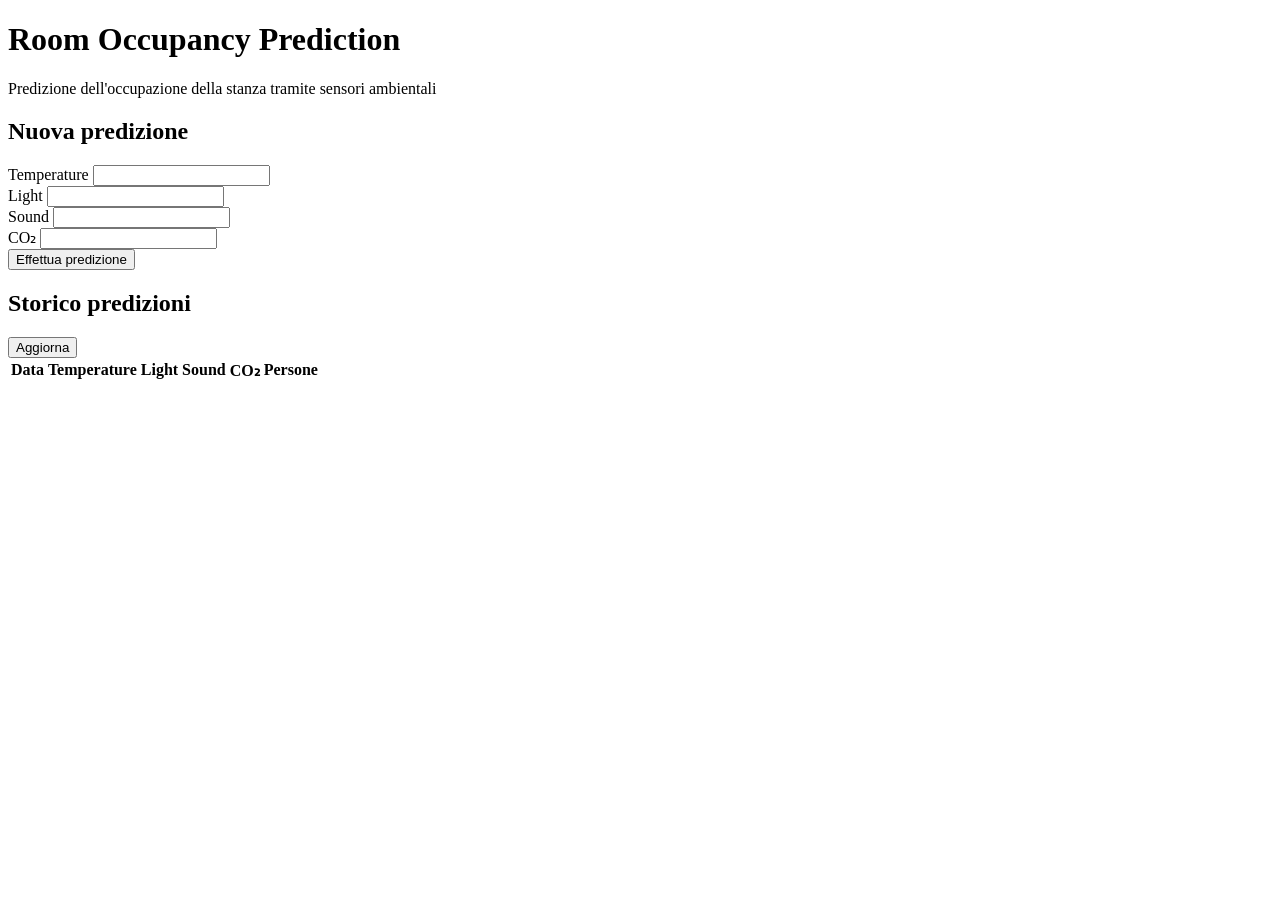
==== frontend/index.html @ 7a916500 "new frontend and endpoint predictions, fixed errors" ====
<!DOCTYPE html>
<html lang="it">

<head>
    <meta charset="UTF-8">
    <meta name="viewport" content="width=device-width, initial-scale=1.0">

    <title>Room Occupancy Prediction</title>

    <link rel="stylesheet" href="/static/styling.css">
</head>

<body>

    <div class="container">

        <h1>Room Occupancy Prediction</h1>

        <p class="subtitle">
            Predizione dell'occupazione della stanza tramite sensori ambientali
        </p>

        <div class="card">

            <h2>Nuova predizione</h2>

            <form id="prediction-form">

                <div class="form-grid">

                    <div>
                        <label for="temperature">Temperature</label>
                        <input
                            type="number"
                            step="any"
                            id="temperature"
                            required
                        >
                    </div>

                    <div>
                        <label for="light">Light</label>
                        <input
                            type="number"
                            step="any"
                            id="light"
                            required
                        >
                    </div>

                    <div>
                        <label for="sound">Sound</label>
                        <input
                            type="number"
                            step="any"
                            id="sound"
                            required
                        >
                    </div>

                    <div>
                        <label for="co2">CO₂</label>
                        <input
                            type="number"
                            step="any"
                            id="co2"
                            required
                        >
                    </div>

                </div>

                <button type="submit">
                    Effettua predizione
                </button>

            </form>

            <div id="result" class="result hidden"></div>

        </div>


        <div class="card history-card">

            <div class="history-header">

                <h2>Storico predizioni</h2>

                <button
                    id="refresh-history"
                    class="secondary-button"
                >
                    Aggiorna
                </button>

            </div>

            <div class="table-container">

                <table>

                    <thead>
                        <tr>
                            <th>Data</th>
                            <th>Temperature</th>
                            <th>Light</th>
                            <th>Sound</th>
                            <th>CO₂</th>
                            <th>Persone</th>
                        </tr>
                    </thead>

                    <tbody id="history-body"></tbody>

                </table>

            </div>

        </div>

    </div>

    <script src="/static/app.js"></script>

</body>

</html>
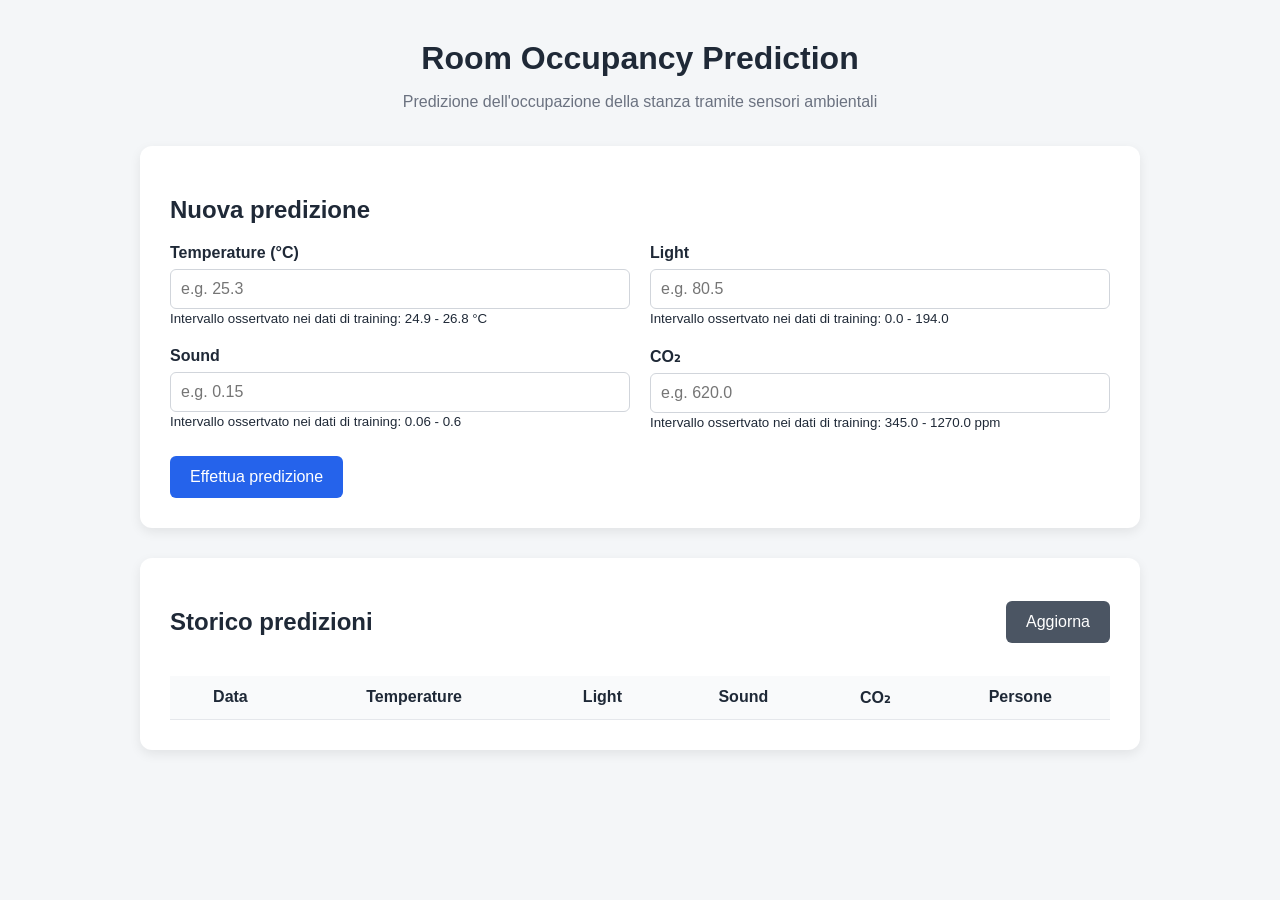
==== commit 73b8907c: "Refactor input fields and add validation warnings Updated input fields for temperature, light, sound" ====
--- a/frontend/index.html
+++ b/frontend/index.html
@@ -6,8 +6,9 @@
     <meta name="viewport" content="width=device-width, initial-scale=1.0">
 
     <title>Room Occupancy Prediction</title>
-
-    <link rel="stylesheet" href="/static/styling.css">
+    
+    <!--link rel="stylesheet" href="/static/styling.css"-->
+    <link rel="stylesheet" href="styling.css">
 </head>
 
 <body>
@@ -29,33 +30,61 @@
                 <div class="form-grid">
 
                     <div>
-                        <label for="temperature">Temperature</label>
+                        <label for="temperature">Temperature (°C)</label>
                         <input
                             type="number"
-                            step="any"
+                            step="0.1"
                             id="temperature"
+                            name="Temperature"
+                            min="5.0"
+                            max="45.0"
+                            placeholder="e.g. 25.3"
+                            class="form-control"
                             required
                         >
+                        <small class="form-text text-muted">Intervallo ossertvato nei dati di training: 24.9 - 26.8 °C</small>
+                        
+                        <small id="temperature-warning" style="display: none; color: orange;">
+                            Attenzione: valore fuori dal range di training. La predizione potrebbe essere meno affidabile.
+                        </small>
                     </div>
 
                     <div>
                         <label for="light">Light</label>
                         <input
                             type="number"
-                            step="any"
+                            step="0.1"
                             id="light"
+                            name="Light"
+                            min="0.0"
+                            max="1000.0"
+                            placeholder="e.g. 80.5"
+                            class="form-control"
                             required
                         >
+                        <small class="form-text text-muted">Intervallo ossertvato nei dati di training: 0.0 - 194.0</small>
+                        <small id="light-warning" style="display: none; color: orange;">
+                            Attenzione: valore fuori dal range di training. La predizione potrebbe essere meno affidabile.
+                        </small>                    
                     </div>
 
                     <div>
                         <label for="sound">Sound</label>
                         <input
                             type="number"
-                            step="any"
+                            step="0.001"
                             id="sound"
+                            name="Sound"
+                            min="0.0"
+                            max="5.0"
+                            placeholder="e.g. 0.15"
+                            class="form-control"
                             required
                         >
+                        <small class="form-text text-muted">Intervallo ossertvato nei dati di training: 0.06 - 0.6</small>
+                        <small id="sound-warning" style="display: none; color: orange;">
+                            Attenzione: valore fuori dal range di training. La predizione potrebbe essere meno affidabile.
+                        </small>                    
                     </div>
 
                     <div>
@@ -64,8 +93,17 @@
                             type="number"
                             step="any"
                             id="co2"
+                            name="CO2"
+                            min="250.0"
+                            max="5000.0"
+                            placeholder="e.g. 620.0"
+                            class="form-control"
                             required
                         >
+                        <small class="form-text text-muted">Intervallo ossertvato nei dati di training: 345.0 - 1270.0 ppm</small>
+                        <small id="CO2-warning" style="display: none; color: orange;">
+                            Attenzione: valore fuori dal range di training. La predizione potrebbe essere meno affidabile.
+                        </small>                    
                     </div>
 
                 </div>
@@ -121,8 +159,9 @@
 
     </div>
 
-    <script src="/static/app.js"></script>
+    <!--script src="/static/app.js"></script-->
+    <script src="app.js"></script>
 
 </body>
 
-</html>+</html>
--- a/frontend/styling.css
+++ b/frontend/styling.css
@@ -0,0 +1,154 @@
+* {
+    box-sizing: border-box;
+}
+
+body {
+    margin: 0;
+    font-family: Arial, sans-serif;
+    background-color: #f4f6f8;
+    color: #1f2937;
+}
+
+.container {
+    width: 90%;
+    max-width: 1000px;
+    margin: 40px auto;
+}
+
+h1 {
+    text-align: center;
+    margin-bottom: 5px;
+}
+
+.subtitle {
+    text-align: center;
+    color: #6b7280;
+    margin-bottom: 35px;
+}
+
+.card {
+    background: white;
+    padding: 30px;
+    margin-bottom: 30px;
+
+    border-radius: 12px;
+
+    box-shadow:
+        0 4px 12px rgba(0, 0, 0, 0.08);
+}
+
+.form-grid {
+    display: grid;
+
+    grid-template-columns:
+        repeat(2, 1fr);
+
+    gap: 20px;
+
+    margin-bottom: 25px;
+}
+
+label {
+    display: block;
+    margin-bottom: 7px;
+    font-weight: bold;
+}
+
+input {
+    width: 100%;
+    padding: 10px;
+
+    border: 1px solid #d1d5db;
+    border-radius: 6px;
+
+    font-size: 16px;
+}
+
+button {
+    border: none;
+    border-radius: 6px;
+
+    padding: 12px 20px;
+
+    background-color: #2563eb;
+    color: white;
+
+    font-size: 16px;
+
+    cursor: pointer;
+}
+
+button:hover {
+    background-color: #1d4ed8;
+}
+
+.result {
+    margin-top: 25px;
+
+    padding: 20px;
+
+    background-color: #ecfdf5;
+
+    border-radius: 8px;
+
+    text-align: center;
+
+    font-size: 22px;
+    font-weight: bold;
+}
+
+.hidden {
+    display: none;
+}
+
+.history-header {
+    display: flex;
+
+    justify-content: space-between;
+    align-items: center;
+}
+
+.secondary-button {
+    background-color: #4b5563;
+}
+
+.secondary-button:hover {
+    background-color: #374151;
+}
+
+.table-container {
+    overflow-x: auto;
+}
+
+table {
+    width: 100%;
+
+    border-collapse: collapse;
+
+    margin-top: 20px;
+}
+
+th,
+td {
+    padding: 12px;
+
+    text-align: center;
+
+    border-bottom: 1px solid #e5e7eb;
+}
+
+th {
+    background-color: #f9fafb;
+}
+
+tbody tr:hover {
+    background-color: #f9fafb;
+}
+
+@media (max-width: 650px) {
+
+    .form-grid {
+        grid-template-columns: 1fr;
+    }
+
+}
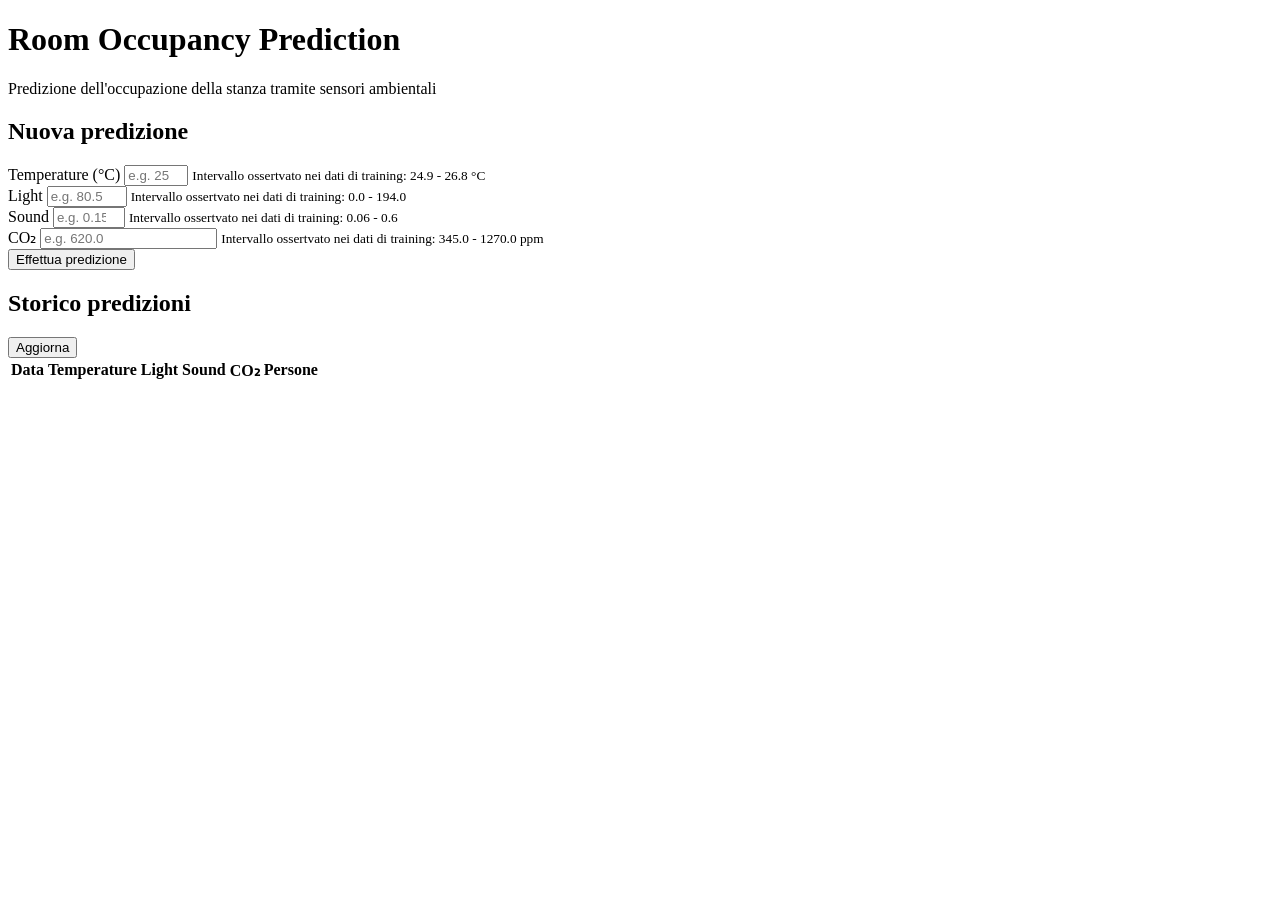
==== commit e453701b: "Update stylesheet and script paths in index.html added warning for all sensors" ====
--- a/frontend/index.html
+++ b/frontend/index.html
@@ -7,8 +7,7 @@
 
     <title>Room Occupancy Prediction</title>
     
-    <!--link rel="stylesheet" href="/static/styling.css"-->
-    <link rel="stylesheet" href="styling.css">
+    <link rel="stylesheet" href="/static/styling.css">
 </head>
 
 <body>
@@ -159,8 +158,7 @@
 
     </div>
 
-    <!--script src="/static/app.js"></script-->
-    <script src="app.js"></script>
+    <script src="/static/app.js"></script>
 
 </body>
 
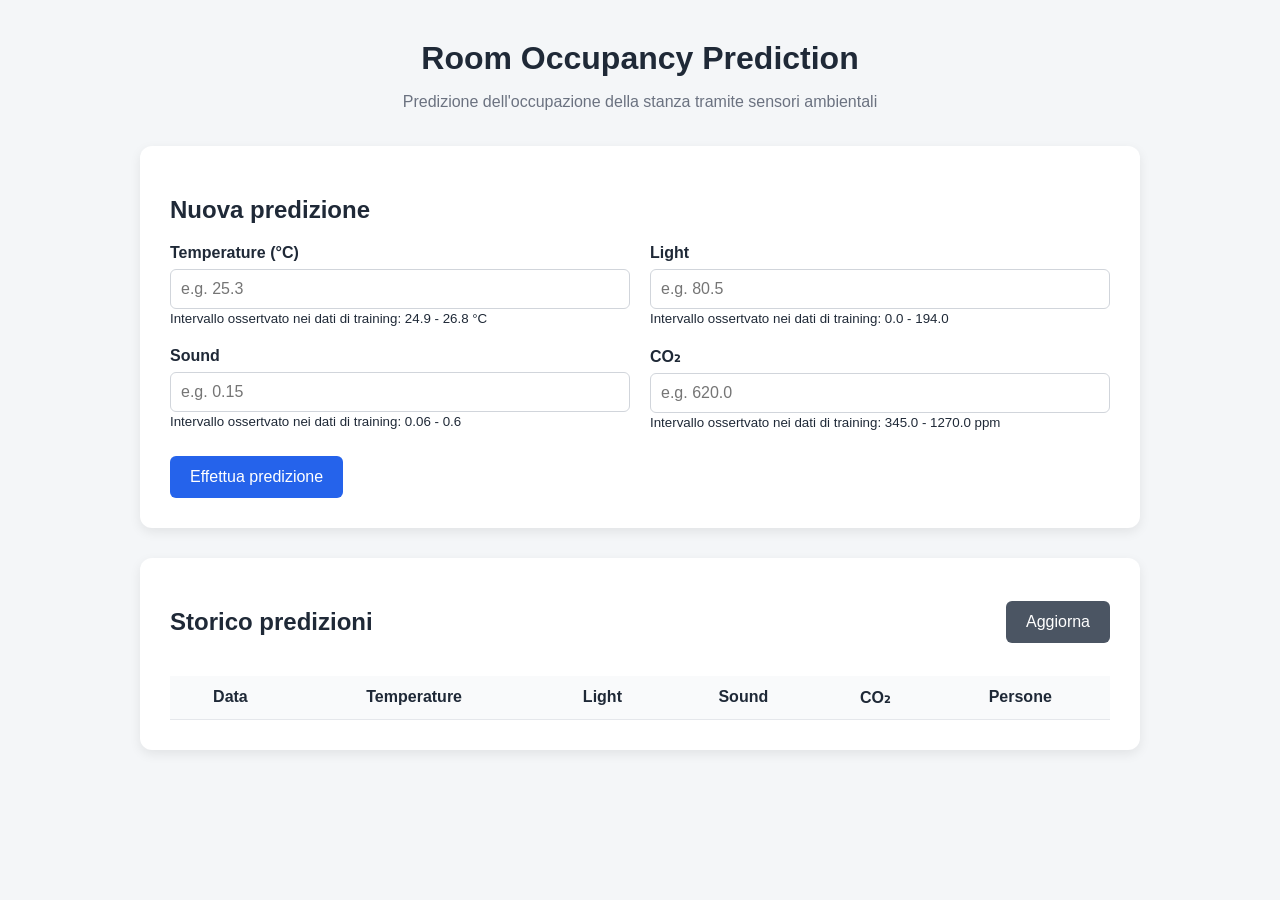
==== commit 4fc7a6b4: "Update index.html" ====
--- a/frontend/index.html
+++ b/frontend/index.html
@@ -7,7 +7,7 @@
 
     <title>Room Occupancy Prediction</title>
     
-    <link rel="stylesheet" href="/static/styling.css">
+    <link rel="stylesheet" href="styling.css">
 </head>
 
 <body>
@@ -158,7 +158,7 @@
 
     </div>
 
-    <script src="/static/app.js"></script>
+    <script src="app.js"></script>
 
 </body>
 
--- a/frontend/styling.css
+++ b/frontend/styling.css
@@ -0,0 +1,154 @@
+* {
+    box-sizing: border-box;
+}
+
+body {
+    margin: 0;
+    font-family: Arial, sans-serif;
+    background-color: #f4f6f8;
+    color: #1f2937;
+}
+
+.container {
+    width: 90%;
+    max-width: 1000px;
+    margin: 40px auto;
+}
+
+h1 {
+    text-align: center;
+    margin-bottom: 5px;
+}
+
+.subtitle {
+    text-align: center;
+    color: #6b7280;
+    margin-bottom: 35px;
+}
+
+.card {
+    background: white;
+    padding: 30px;
+    margin-bottom: 30px;
+
+    border-radius: 12px;
+
+    box-shadow:
+        0 4px 12px rgba(0, 0, 0, 0.08);
+}
+
+.form-grid {
+    display: grid;
+
+    grid-template-columns:
+        repeat(2, 1fr);
+
+    gap: 20px;
+
+    margin-bottom: 25px;
+}
+
+label {
+    display: block;
+    margin-bottom: 7px;
+    font-weight: bold;
+}
+
+input {
+    width: 100%;
+    padding: 10px;
+
+    border: 1px solid #d1d5db;
+    border-radius: 6px;
+
+    font-size: 16px;
+}
+
+button {
+    border: none;
+    border-radius: 6px;
+
+    padding: 12px 20px;
+
+    background-color: #2563eb;
+    color: white;
+
+    font-size: 16px;
+
+    cursor: pointer;
+}
+
+button:hover {
+    background-color: #1d4ed8;
+}
+
+.result {
+    margin-top: 25px;
+
+    padding: 20px;
+
+    background-color: #ecfdf5;
+
+    border-radius: 8px;
+
+    text-align: center;
+
+    font-size: 22px;
+    font-weight: bold;
+}
+
+.hidden {
+    display: none;
+}
+
+.history-header {
+    display: flex;
+
+    justify-content: space-between;
+    align-items: center;
+}
+
+.secondary-button {
+    background-color: #4b5563;
+}
+
+.secondary-button:hover {
+    background-color: #374151;
+}
+
+.table-container {
+    overflow-x: auto;
+}
+
+table {
+    width: 100%;
+
+    border-collapse: collapse;
+
+    margin-top: 20px;
+}
+
+th,
+td {
+    padding: 12px;
+
+    text-align: center;
+
+    border-bottom: 1px solid #e5e7eb;
+}
+
+th {
+    background-color: #f9fafb;
+}
+
+tbody tr:hover {
+    background-color: #f9fafb;
+}
+
+@media (max-width: 650px) {
+
+    .form-grid {
+        grid-template-columns: 1fr;
+    }
+
+}
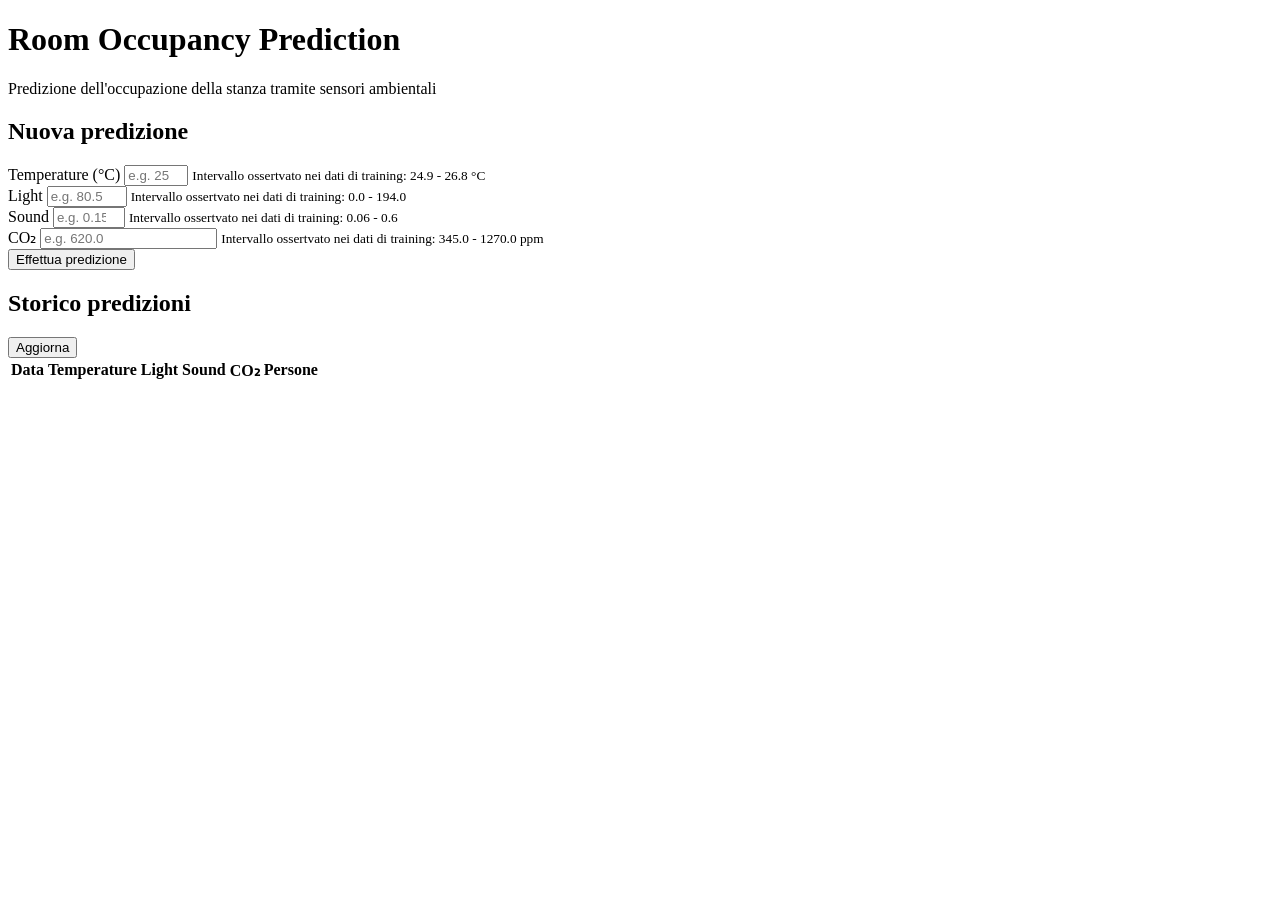
==== commit 56f95f2b: "Update stylesheet and script paths in index.html" ====
--- a/frontend/index.html
+++ b/frontend/index.html
@@ -7,7 +7,7 @@
 
     <title>Room Occupancy Prediction</title>
     
-    <link rel="stylesheet" href="styling.css">
+    <link rel="stylesheet" href="/static/styling.css">
 </head>
 
 <body>
@@ -158,7 +158,7 @@
 
     </div>
 
-    <script src="app.js"></script>
+    <script src="/static/app.js"></script>
 
 </body>
 
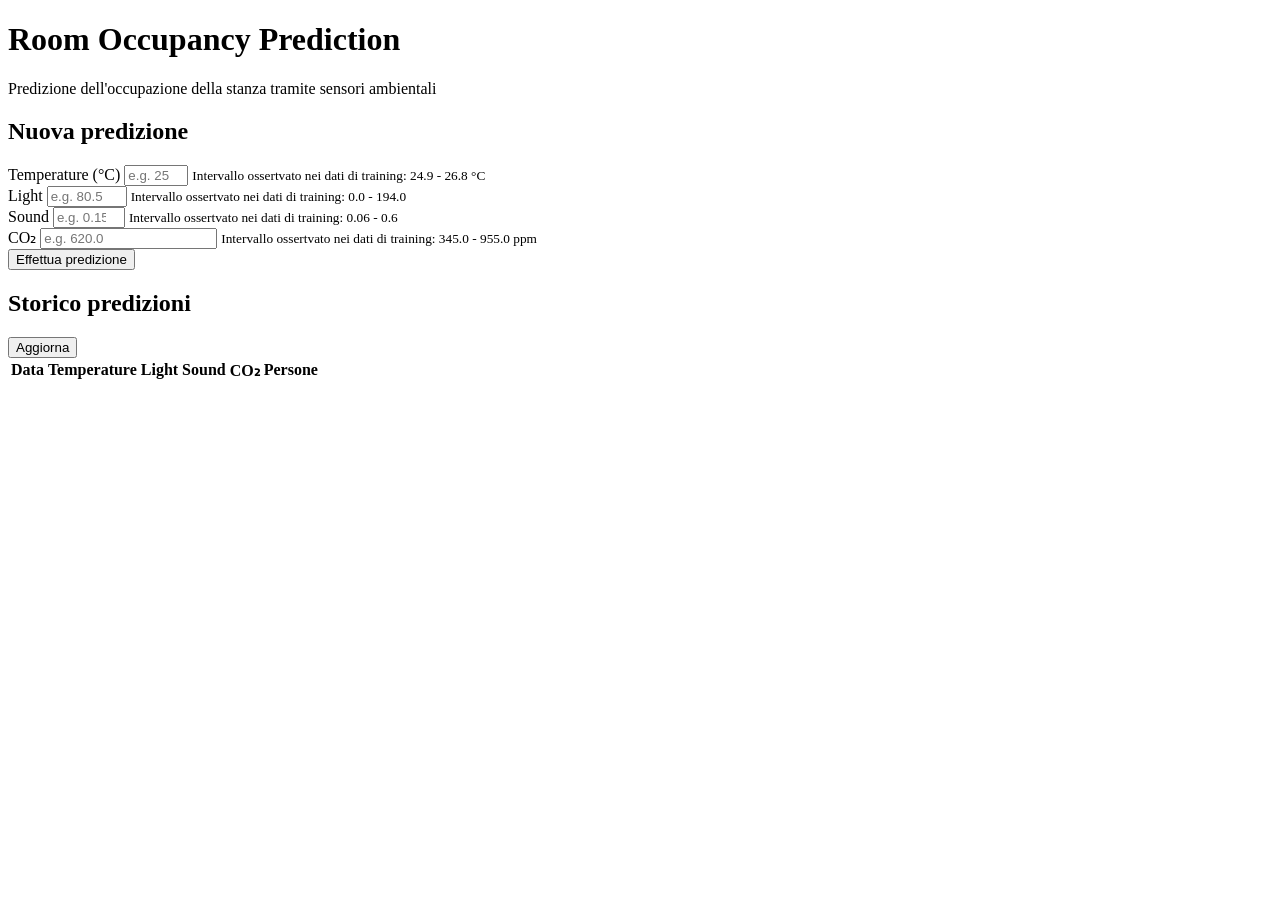
==== commit 2923b10a: "Update training data range in index.html" ====
--- a/frontend/index.html
+++ b/frontend/index.html
@@ -99,8 +99,8 @@
                             class="form-control"
                             required
                         >
-                        <small class="form-text text-muted">Intervallo ossertvato nei dati di training: 345.0 - 1270.0 ppm</small>
-                        <small id="CO2-warning" style="display: none; color: orange;">
+                        <small class="form-text text-muted">Intervallo ossertvato nei dati di training: 345.0 - 955.0 ppm</small>
+                        <small id="co2-warning" style="display: none; color: orange;">
                             Attenzione: valore fuori dal range di training. La predizione potrebbe essere meno affidabile.
                         </small>                    
                     </div>
